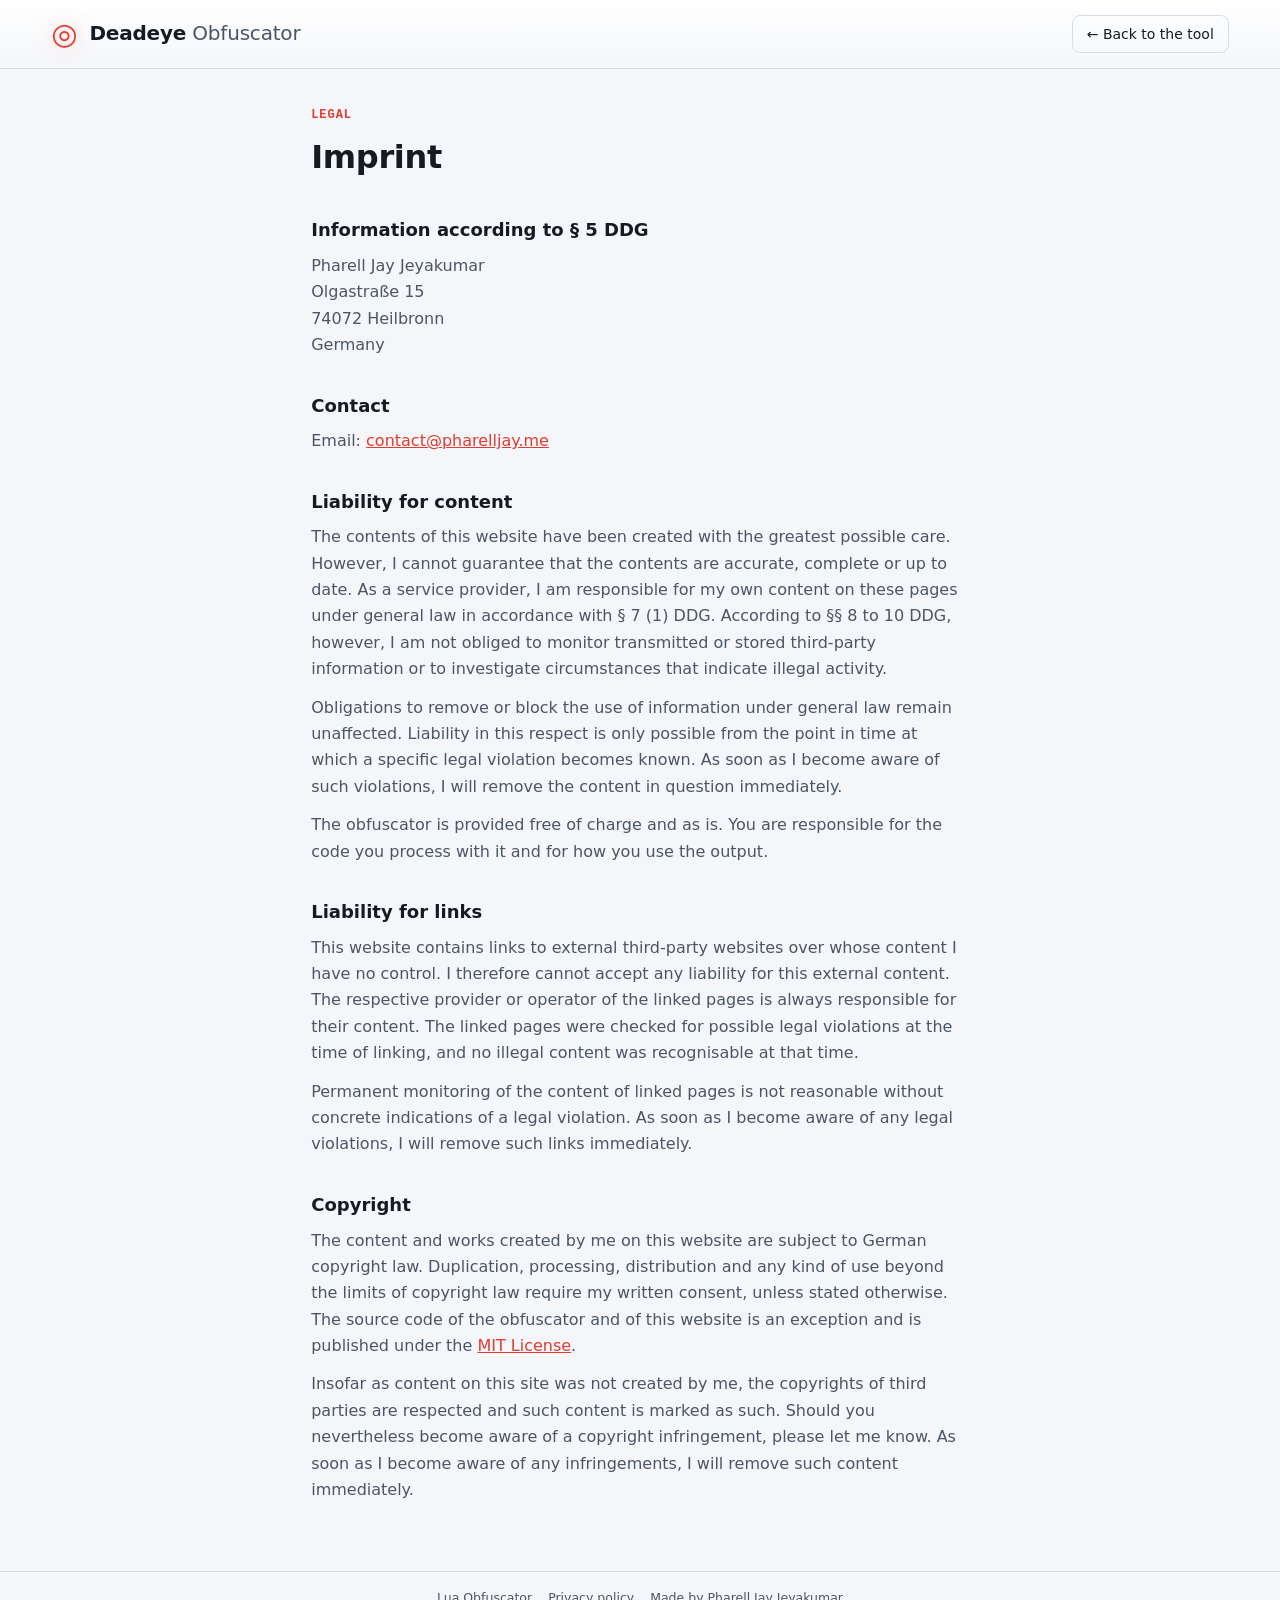
==== web/imprint.html @ 4a517ac9 "Add imprint and privacy policy, link the portfolio and GitHub in the footer" ====
<!doctype html>
<html lang="en">
<head>
<meta charset="utf-8" />
<meta name="viewport" content="width=device-width, initial-scale=1" />
<title>Imprint · Lua Obfuscator</title>
<meta name="description" content="Legal imprint (Impressum) of the Lua Obfuscator at luaobfuscator.pharelljay.me." />
<link rel="canonical" href="https://luaobfuscator.pharelljay.me/imprint.html" />
<link rel="stylesheet" href="styles.css" />
<!-- Same light/dark choice as the tool (set with its theme toggle) -->
<script>try { const t = localStorage.getItem("deadeye.theme"); if (t === "light" || t === "dark") document.documentElement.setAttribute("data-theme", t); } catch {}</script>
</head>
<body class="legal-page">
<header class="topbar">
  <a class="brand legal-brand" href="./">
    <span class="logo" aria-hidden="true">◎</span>
    <h1>Deadeye<span class="brand-dim"> Obfuscator</span></h1>
  </a>
  <a class="btn ghost" href="./">← Back to the tool</a>
</header>
<main class="legal">
  <p class="legal-kicker">Legal</p>
  <h2>Imprint</h2>

  <section>
    <h3>Information according to § 5 DDG</h3>
    <p>Pharell Jay Jeyakumar<br />
      Olgastraße 15<br />
      74072 Heilbronn<br />
      Germany</p>
  </section>

  <section>
    <h3>Contact</h3>
    <p>Email: <a href="mailto:contact@pharelljay.me">contact@pharelljay.me</a></p>
  </section>

  <section>
    <h3>Liability for content</h3>
    <p>The contents of this website have been created with the greatest possible care. However, I cannot guarantee that the contents are accurate, complete or up to date. As a service provider, I am responsible for my own content on these pages under general law in accordance with § 7 (1) DDG. According to §§ 8 to 10 DDG, however, I am not obliged to monitor transmitted or stored third-party information or to investigate circumstances that indicate illegal activity.</p>
    <p>Obligations to remove or block the use of information under general law remain unaffected. Liability in this respect is only possible from the point in time at which a specific legal violation becomes known. As soon as I become aware of such violations, I will remove the content in question immediately.</p>
    <p>The obfuscator is provided free of charge and as is. You are responsible for the code you process with it and for how you use the output.</p>
  </section>

  <section>
    <h3>Liability for links</h3>
    <p>This website contains links to external third-party websites over whose content I have no control. I therefore cannot accept any liability for this external content. The respective provider or operator of the linked pages is always responsible for their content. The linked pages were checked for possible legal violations at the time of linking, and no illegal content was recognisable at that time.</p>
    <p>Permanent monitoring of the content of linked pages is not reasonable without concrete indications of a legal violation. As soon as I become aware of any legal violations, I will remove such links immediately.</p>
  </section>

  <section>
    <h3>Copyright</h3>
    <p>The content and works created by me on this website are subject to German copyright law. Duplication, processing, distribution and any kind of use beyond the limits of copyright law require my written consent, unless stated otherwise. The source code of the obfuscator and of this website is an exception and is published under the <a href="https://github.com/PharellJay/LuaObfuscator/blob/main/LICENSE">MIT License</a>.</p>
    <p>Insofar as content on this site was not created by me, the copyrights of third parties are respected and such content is marked as such. Should you nevertheless become aware of a copyright infringement, please let me know. As soon as I become aware of any infringements, I will remove such content immediately.</p>
  </section>
</main>
<footer class="foot">
  <nav class="foot-links" aria-label="Info and legal">
    <a href="./">Lua Obfuscator</a>
    <a href="privacy.html">Privacy policy</a>
    <a href="https://pharelljay.me/">Made by Pharell Jay Jeyakumar</a>
  </nav>
</footer>
</body>
</html>
---- web/styles.css ----
:root {
  --bg: #0e1116; --panel: #161b22; --panel-2: #1b2230; --line: #263041;
  --fg: #e6edf3; --fg-dim: #9aa7b4; --fg-faint: #6b7785;
  --accent: #ff5a4d; --accent-2: #ff8673; --ok: #3fb950; --warn: #d29922; --err: #f85149;
  --radius: 10px; --mono: ui-monospace, SFMono-Regular, Menlo, Consolas, monospace;
  --sans: system-ui, -apple-system, Segoe UI, Roboto, sans-serif;
}
@media (prefers-color-scheme: light) {
  :root:not([data-theme="dark"]) {
    --bg:#f4f6fa; --panel:#fff; --panel-2:#eef1f6; --line:#d7dde6;
    --fg:#161b22; --fg-dim:#4c5663; --fg-faint:#7a8696; --accent:#e23c2e;
  }
}
/* Explicit manual override (the header toggle writes data-theme). Needed so a
   "light" choice also applies on a dark-OS machine, where the media query above
   is false. */
:root[data-theme="light"] {
  --bg:#f4f6fa; --panel:#fff; --panel-2:#eef1f6; --line:#d7dde6;
  --fg:#161b22; --fg-dim:#4c5663; --fg-faint:#7a8696; --accent:#e23c2e;
}
* { box-sizing: border-box; }
html, body { margin: 0; }
body { background: var(--bg); color: var(--fg); font-family: var(--sans); line-height: 1.45;
  -webkit-font-smoothing: antialiased; }
h1, h2 { margin: 0; font-weight: 650; letter-spacing: -0.01em; }
a { color: var(--accent-2); }

.topbar { display: flex; justify-content: space-between; align-items: center; gap: 16px;
  padding: 12px max(16px, 4vw); border-bottom: 1px solid var(--line);
  background: linear-gradient(180deg, var(--panel) 0%, var(--bg) 100%); flex-wrap: wrap; }
.brand { display: flex; gap: 14px; align-items: center; }
.logo { font-size: 30px; color: var(--accent); filter: drop-shadow(0 0 10px rgba(255,90,77,.4)); }
.topbar h1 { font-size: 20px; }
.brand-dim { color: var(--fg-dim); font-weight: 400; }
.tagline { margin: 2px 0 0; color: var(--fg-dim); font-size: 13px; }

.status { display: flex; align-items: center; gap: 8px; font-size: 13px; color: var(--fg-dim);
  background: var(--panel-2); border: 1px solid var(--line); padding: 6px 12px; border-radius: 999px; }
.status .dot { width: 8px; height: 8px; border-radius: 50%; background: var(--warn); }
.status[data-state="ready"] .dot { background: var(--ok); box-shadow: 0 0 8px var(--ok); }
.status[data-state="error"] .dot { background: var(--err); }
.status[data-state="busy"] .dot { background: var(--accent); animation: pulse 1s infinite; }
@keyframes pulse { 50% { opacity: .35; } }

.layout { display: grid; grid-template-columns: minmax(520px, 0.95fr) 1fr; gap: 20px;
  padding: 14px max(16px, 4vw); align-items: start; max-width: 1400px; margin: 0 auto; }
@media (max-width: 860px) { .layout { grid-template-columns: 1fr; } }

.panel { background: var(--panel); border: 1px solid var(--line); border-radius: var(--radius); overflow: hidden; }
.panel-head { padding: 10px 16px; border-bottom: 1px solid var(--line); background: var(--panel-2);
  border-top-left-radius: var(--radius); border-top-right-radius: var(--radius); }
.panel-head h2 { font-size: 15px; }
/* overflow:visible lets the sticky cost meter work; rounded corners are kept via
   .panel-head (top) and the panel's own rounded bottom showing through. */
.config { padding-bottom: 8px; overflow: visible; }

/* Config fields pack into balanced columns so the whole panel fits one screen. */
.fields { columns: 2; column-gap: 0; column-rule: 1px solid var(--line); }
.fields > .field { break-inside: avoid; -webkit-column-break-inside: avoid; }
@media (max-width: 1080px) { .fields { columns: 1; column-rule: 0; } }

.field { padding: 9px 14px; border: 0; margin: 0; border-bottom: 1px solid var(--line); }
.field:last-child { border-bottom: 0; }
legend, .field > label { font-size: 12px; text-transform: uppercase; letter-spacing: .06em;
  color: var(--fg-faint); padding: 0; margin-bottom: 5px; font-weight: 600; }
.hint { font-size: 11.5px; line-height: 1.35; color: var(--fg-dim); margin: 4px 0 0; }
.hint.inline { margin: 0; }
code { font-family: var(--mono); background: var(--panel-2); padding: 1px 5px; border-radius: 5px; font-size: .9em; }

.row { display: flex; gap: 8px; align-items: center; flex-wrap: wrap; margin-bottom: 6px; }
.row:last-child { margin-bottom: 0; }
.row.center { justify-content: center; }
label.inline { text-transform: none; letter-spacing: 0; color: var(--fg); font-weight: 400; margin: 0; font-size: 14px; }

input[type="text"], input[type="number"], select, textarea {
  background: var(--bg); color: var(--fg); border: 1px solid var(--line); border-radius: 8px;
  padding: 8px 10px; font-size: 14px; font-family: var(--sans); }
textarea { width: 100%; font-family: var(--mono); font-size: 13px; resize: vertical; }
select { flex: 1; cursor: pointer; }
input[type="number"] { width: 120px; }
input:focus-visible, select:focus-visible, textarea:focus-visible, .dropzone:focus-visible, button:focus-visible {
  outline: 2px solid var(--accent); outline-offset: 1px; }

/* pass toggles */
.toggles { display: grid; grid-template-columns: 1fr 1fr; gap: 4px 12px; }
@media (max-width: 420px) { .toggles { grid-template-columns: 1fr; } }
.switch { display: flex; gap: 8px; align-items: flex-start; font-size: 13.5px; color: var(--fg);
  cursor: pointer; text-transform: none; letter-spacing: 0; font-weight: 400; margin: 1px 0; }
.switch input { margin: 2px 0 0; accent-color: var(--accent); width: 16px; height: 16px; flex: none; }

/* sliders */
.slider { margin-bottom: 8px; }
.slider:last-child { margin-bottom: 0; }
.slider label { display: flex; justify-content: space-between; font-size: 13.5px; color: var(--fg);
  text-transform: none; letter-spacing: 0; font-weight: 400; margin-bottom: 4px; }
.slider output { font-family: var(--mono); color: var(--accent-2); }
input[type="range"] { width: 100%; accent-color: var(--accent); }

/* buttons */
.btn { background: var(--panel-2); color: var(--fg); border: 1px solid var(--line);
  border-radius: 8px; padding: 8px 14px; font-size: 14px; font-family: var(--sans);
  cursor: pointer; transition: border-color .12s, background .12s; }
.btn:hover { border-color: var(--accent); }
.btn.primary { background: var(--accent); border-color: var(--accent); color: #fff; font-weight: 600; }
.btn.primary:hover { background: var(--accent-2); }
.btn.primary:disabled { background: var(--line); border-color: var(--line); color: var(--fg-faint); cursor: not-allowed; }
.btn.ghost { background: transparent; }
.btn.danger:hover { border-color: var(--err); color: var(--err); }

/* dropzone */
.dropzone { margin: 16px; padding: 22px; border: 2px dashed var(--line); border-radius: var(--radius);
  text-align: center; color: var(--fg-dim); transition: border-color .12s, background .12s; }
.dropzone.drag { border-color: var(--accent); background: rgba(255,90,77,.06); color: var(--fg); }
.dropzone p { margin: 0 0 10px; }
.paste { margin-top: 12px; text-align: left; }
.paste summary { cursor: pointer; color: var(--fg-dim); font-size: 13px; }
.paste textarea { margin: 8px 0; }

/* file list */
.filelist { list-style: none; margin: 0 16px; padding: 0; }
.filelist li { display: flex; align-items: center; gap: 10px; padding: 8px 10px; background: var(--panel-2);
  border: 1px solid var(--line); border-radius: 8px; margin-bottom: 6px; font-size: 13.5px; }
.filelist .fname { font-family: var(--mono); flex: 1; overflow: hidden; text-overflow: ellipsis; white-space: nowrap; }
.filelist .fsize { color: var(--fg-faint); font-size: 12px; }
.filelist .x { background: none; border: 0; color: var(--fg-faint); cursor: pointer; font-size: 16px; }
.filelist .x:hover { color: var(--err); }

.actions { display: flex; gap: 10px; align-items: center; padding: 16px; }
.spinner { width: 18px; height: 18px; border: 2px solid var(--line); border-top-color: var(--accent);
  border-radius: 50%; animation: spin .7s linear infinite; }
@keyframes spin { to { transform: rotate(360deg); } }

/* output-cost meter — pinned so it stays visible while the config scrolls */
.cost { position: sticky; top: 0; z-index: 3; background: var(--panel);
  box-shadow: 0 6px 10px -8px rgba(0,0,0,.5); }
.cost .cost-label { float: right; text-transform: none; letter-spacing: 0; font-weight: 700; font-size: 13px; }
.cost-track { position: relative; height: 10px; border-radius: 999px; margin: 6px 0;
  background: linear-gradient(90deg, #3fb950 0%, #c9c421 38%, #e3861f 68%, #f85149 100%); }
.cost-marker { position: absolute; top: -3px; left: 0%; width: 4px; height: 16px; border-radius: 2px;
  background: var(--fg); box-shadow: 0 0 0 2px var(--panel); transform: translateX(-50%); transition: left .2s ease; }

/* progress bar */
.progress { margin: 0 16px 12px; }
.progress-row { display: flex; justify-content: space-between; align-items: baseline; margin-bottom: 6px; gap: 10px; }
.progress-stage { font-size: 13px; color: var(--fg-dim); font-family: var(--mono); overflow: hidden; text-overflow: ellipsis; white-space: nowrap; }
.progress-pct { font-size: 13px; color: var(--accent-2); font-variant-numeric: tabular-nums; font-weight: 600; flex: none; }
.progress-track { height: 8px; background: var(--panel-2); border: 1px solid var(--line); border-radius: 999px; overflow: hidden; }
.progress-fill { height: 100%; width: 0%; border-radius: 999px;
  background: linear-gradient(90deg, var(--accent), var(--accent-2)); transition: width .25s ease; }
.progress.done .progress-fill { background: var(--ok); }

.log { margin: 0 16px 8px; }
.log summary { cursor: pointer; font-size: 13px; color: var(--fg-dim); }
.log pre { background: var(--bg); border: 1px solid var(--line); border-radius: 8px; padding: 10px;
  font-family: var(--mono); font-size: 12px; color: var(--fg-dim); max-height: 180px; overflow: auto;
  margin: 8px 0 0; white-space: pre-wrap; }

/* results */
.results { padding: 0 16px 16px; display: flex; flex-direction: column; gap: 12px; }
.result { border: 1px solid var(--line); border-radius: var(--radius); overflow: hidden; }
.result.err { border-color: var(--err); }
.result-head { display: flex; align-items: center; gap: 10px; padding: 10px 12px; background: var(--panel-2); flex-wrap: wrap; }
.result-head .fname { font-family: var(--mono); font-weight: 600; flex: 1; }
.result-head .meta { color: var(--fg-faint); font-size: 12px; }
.result-head .meta.ok { color: var(--ok); }
.result-actions { display: flex; gap: 8px; padding: 10px 12px 0; }
.result pre { margin: 10px 12px 12px; background: var(--bg); border: 1px solid var(--line); border-radius: 8px;
  padding: 10px; font-family: var(--mono); font-size: 12px; max-height: 260px; overflow: auto;
  white-space: pre; color: var(--fg-dim); }
.result .errmsg { color: var(--err); font-family: var(--mono); font-size: 12.5px; padding: 12px; }

.foot { padding: 11px max(16px,4vw); border-top: 1px solid var(--line); color: var(--fg-faint); font-size: 12.5px; text-align: center; }
.foot-links { display: flex; flex-wrap: wrap; justify-content: center; gap: 4px 16px; margin-top: 6px; }
.foot-links a { color: var(--fg-dim); text-decoration: none; }
.foot-links a:hover { color: var(--accent); text-decoration: underline; }

/* ---------- imprint & privacy pages ---------- */
.legal-page { min-height: 100vh; display: flex; flex-direction: column; }
.legal-brand { display: flex; align-items: center; gap: 12px; color: inherit; text-decoration: none; }
.legal { flex: 1; width: 100%; max-width: 760px; margin: 0 auto; padding: 40px max(16px, 4vw) 56px; line-height: 1.65; }
.legal .legal-kicker { margin: 0; font: 600 12px/1 var(--mono); letter-spacing: .08em; text-transform: uppercase; color: var(--accent); }
.legal h2 { margin: 10px 0 16px; font-size: 32px; }
.legal-page .topbar .btn { text-decoration: none; }
.legal section { margin-top: 32px; }
.legal h3 { margin: 0 0 8px; font-size: 18px; }
.legal p, .legal ul { margin: 0 0 12px; color: var(--fg-dim); }
.legal strong { color: var(--fg); }
.legal a { color: var(--accent); }
.legal code { font: 13px var(--mono); padding: 1px 6px; border-radius: 5px; background: var(--panel-2); color: var(--fg); }
.legal-updated { font-size: 14px; color: var(--fg-faint); }

/* ---------- header controls (theme toggle) ---------- */
.topbar-right { display: flex; align-items: center; gap: 10px; }
.theme-toggle { background: var(--panel-2); color: var(--fg); border: 1px solid var(--line);
  border-radius: 999px; width: 34px; height: 34px; font-size: 16px; line-height: 1; cursor: pointer;
  display: inline-flex; align-items: center; justify-content: center; transition: border-color .12s, background .12s; }
.theme-toggle:hover { border-color: var(--accent); }
.theme-toggle:focus-visible { outline: 2px solid var(--accent); outline-offset: 2px; }

/* ---------- reduced motion ---------- */
@media (prefers-reduced-motion: reduce) {
  *, *::before, *::after {
    animation-duration: 0.001ms !important; animation-iteration-count: 1 !important;
    transition-duration: 0.001ms !important; scroll-behavior: auto !important;
  }
}
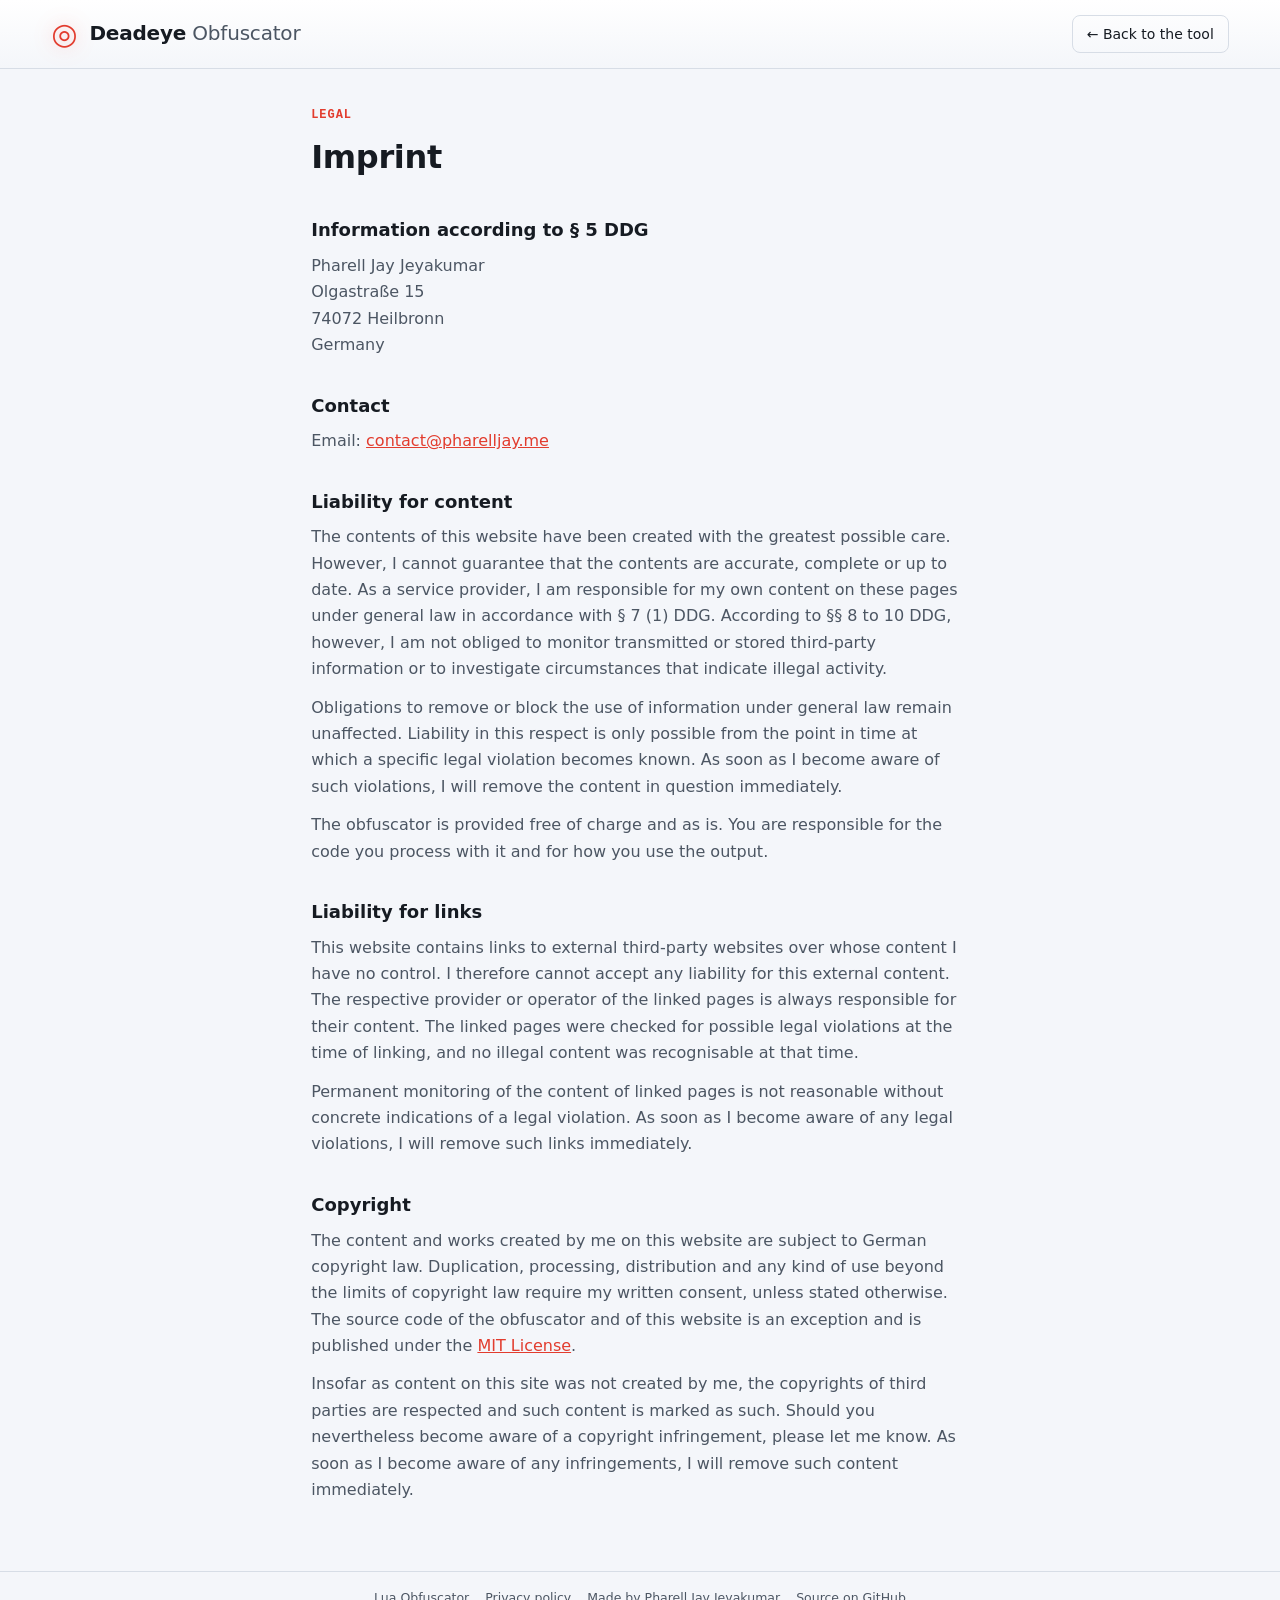
==== commit c57892f3: "Link the GitHub repository from the imprint and privacy pages" ====
--- a/web/imprint.html
+++ b/web/imprint.html
@@ -59,6 +59,7 @@
     <a href="./">Lua Obfuscator</a>
     <a href="privacy.html">Privacy policy</a>
     <a href="https://pharelljay.me/">Made by Pharell Jay Jeyakumar</a>
+    <a href="https://github.com/PharellJay/LuaObfuscator">Source on GitHub</a>
   </nav>
 </footer>
 </body>
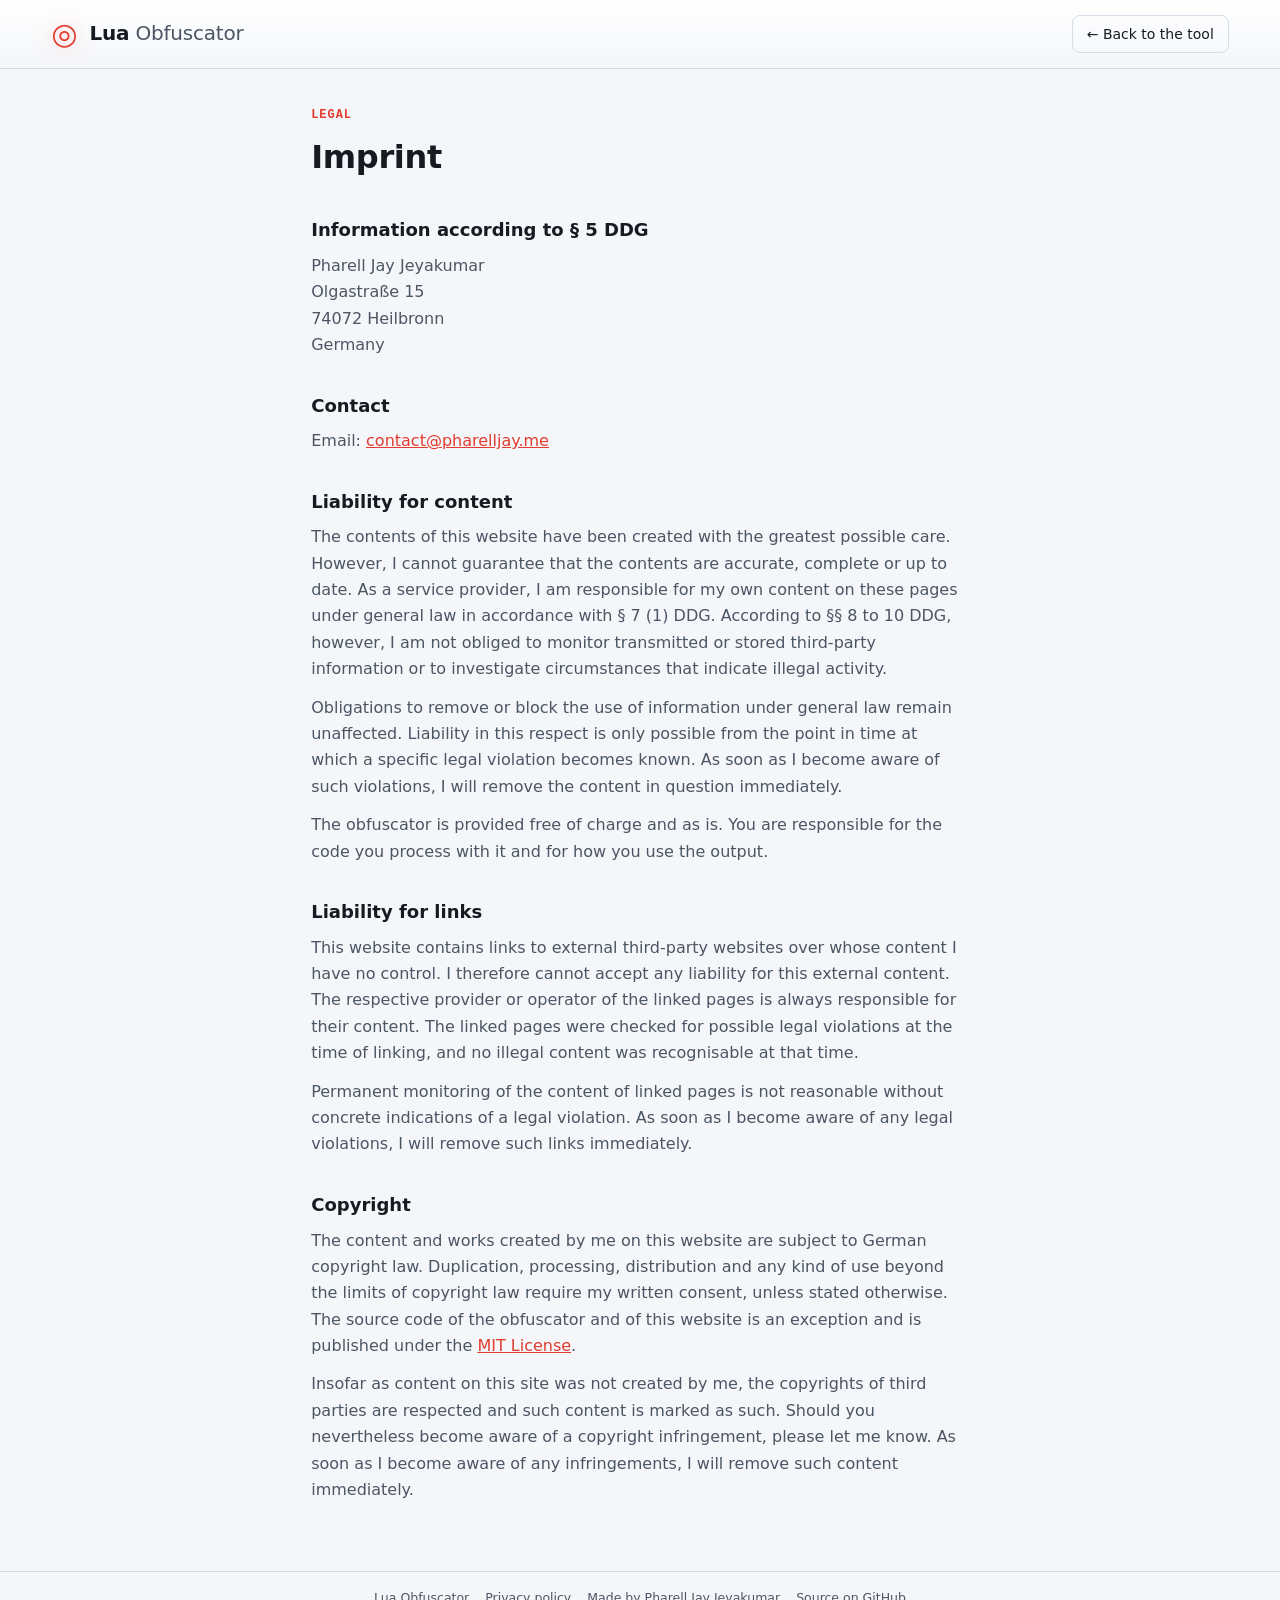
==== commit 8e8dc865: "Rename the header to Lua Obfuscator" ====
--- a/web/imprint.html
+++ b/web/imprint.html
@@ -14,7 +14,7 @@
 <header class="topbar">
   <a class="brand legal-brand" href="./">
     <span class="logo" aria-hidden="true">◎</span>
-    <h1>Deadeye<span class="brand-dim"> Obfuscator</span></h1>
+    <h1>Lua<span class="brand-dim"> Obfuscator</span></h1>
   </a>
   <a class="btn ghost" href="./">← Back to the tool</a>
 </header>
